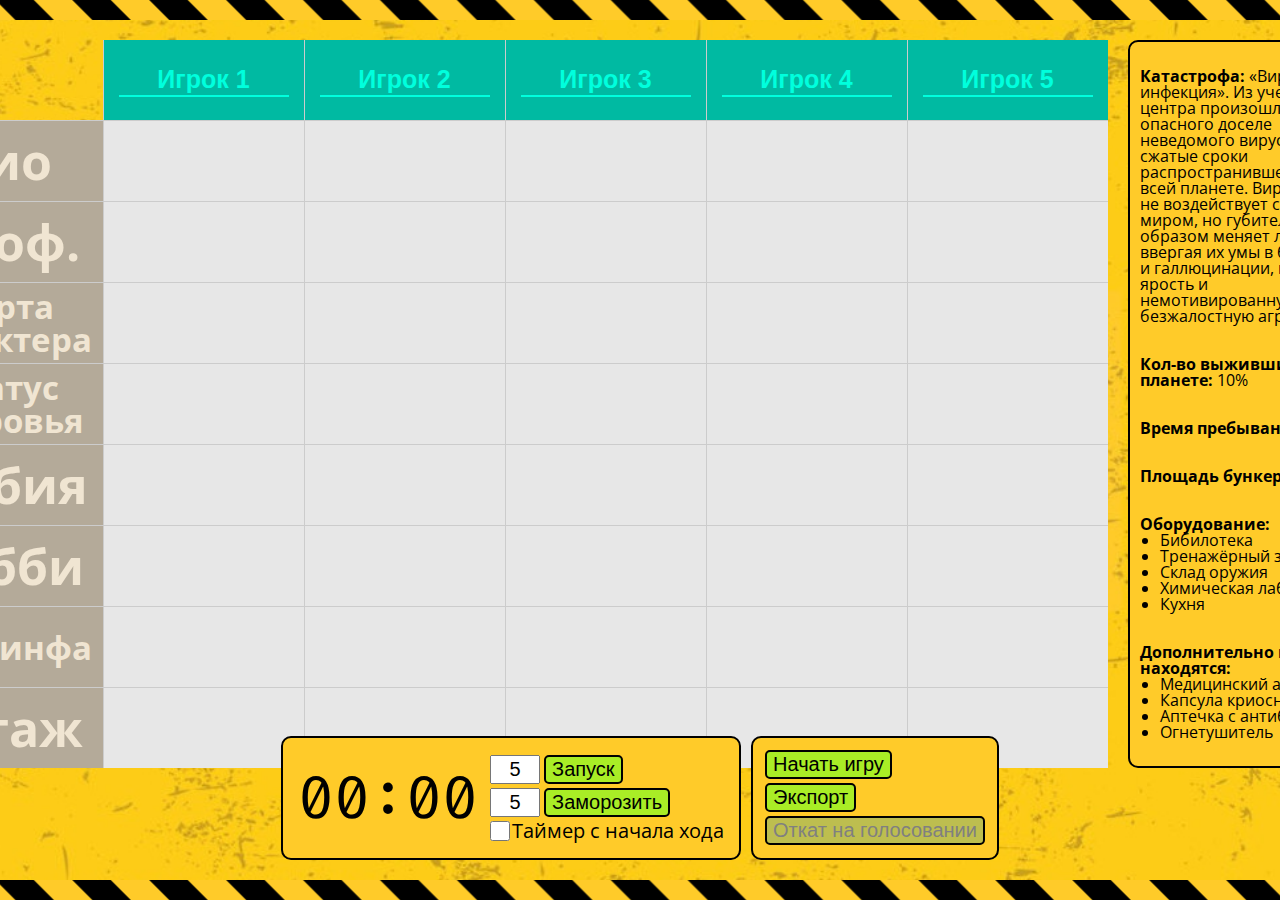
==== client/index.html @ 20800992 "add moderTools & globalTraits layout, timer panel is almost done" ====
<!DOCTYPE html>
<html lang="ru">
<head>
  <meta charset="UTF-8">
  <meta http-equiv="X-UA-Compatible" content="IE=edge">
  <meta name="viewport" content="width=device-width, initial-scale=1.0">
  <title>Стол Ведущего</title>

  <link rel="shortcut icon" href="image/icons/bulker-no-word.png" type="image/x-icon">

  <link rel="preconnect" href="https://fonts.googleapis.com">
  <link rel="preconnect" href="https://fonts.gstatic.com" crossorigin>
  <link href="https://fonts.googleapis.com/css2?family=Open+Sans:wght@400;700&display=swap" rel="stylesheet">
  <link href="https://fonts.googleapis.com/css2?family=Share+Tech+Mono&display=swap" rel="stylesheet">
  <link href="https://fonts.googleapis.com/css2?family=Fira+Code&display=swap" rel="stylesheet">

  <link rel="stylesheet" href="css/reset.css">
  <link rel="stylesheet" href="css/style.css">
  <link rel="stylesheet" href="css/gameTable.css">
  <link rel="stylesheet" href="css/table-interactions.css">
  <link rel="stylesheet" href="css/moderTools.css">
</head>
<body>

<!-- <div class="contextMenu">
  <div class="cmItem" onclick="cmItemFunc">Плейсхолдер</div>
  <div class="cmItem" onclick="cmItemFunc">Плейсхолдер</div>
  <div class="cmItem" onclick="cmItemFunc">Плейсхолдер</div>
</div> -->

<section class="sec1">
  <table id="userTable" class="gameTable">
    <colgroup>
      <col id="rowHeaders">
      <!-- <col class="plrCols"> -->
      <!-- <col class="plrCols"> -->
      <!-- <col class="plrCols"> -->
    </colgroup>
    <tbody>
      <tr class="colHeaders">
        <td id="cornerBtns">
          <!-- <div id="presetsBtn" class="cornerBtn"></div>
          <div id="randPlrPos" class="cornerBtn"></div> -->
        </td>
        <!-- <th class="colHeaderCell"><div class="colHeader tableHeader">col1</div></th>
        <th class="colHeaderCell"><div class="colHeader tableHeader">col2</div></th>
        <th class="colHeaderCell"><div class="colHeader tableHeader">col3</div></th> -->
      </tr>
      <!-- <tr class="charTypes">
        <th class="rowHeaderCell"><div class="rowHeader tableHeader">row1</div></th>
        <td class="charValueCell"><div class="charValue"></div></td>
        <td class="charValueCell"><div class="charValue"></div></td>
        <td class="charValueCell"><div class="charValue"></div></td>
      </tr> -->
    </tbody>
  </table>

  <div class="panel globalTraits">
    <p class=""><strong>Катастрофа:</strong> «Вирусная инфекция». Из учебного центра произошла утечка опасного доселе неведомого вируса, за сжатые сроки распространившегося по всей планете. Вирус никак не воздействует с неживым миром, но губительным образом меняет людей, ввергая их умы в бешенство и галлюцинации, порождая ярость и немотивированную безжалостную агрессию.</p>
    <p class=""><strong>Кол-во выживших на планете:</strong> 10%</p>
    <p class=""><strong>Время пребывания:</strong> 1 год</p>
    <p class=""><strong>Площадь бункера:</strong> 500 кв.м</p>
    <div class="list">
      <p><strong>Оборудование:</strong></p>
      <ul class="">
        <li>Бибилотека</li>
        <li>Тренажёрный зал</li>
        <li>Склад оружия</li>
        <li>Химическая лаборатория</li>
        <li>Кухня</li>
      </ul>
    </div>
    <div class="list">
      <p><strong>Дополнительно в бункере находятся:</strong></p>
      <ul class="">
        <li>Медицинский атлас</li>
        <li>Капсула криосна</li>
        <li>Аптечка с антибиотиками</li>
        <li>Огнетушитель</li>
      </ul>
    </div>
  </div>
</section>

<section class="sec2">
  <div class="moderTools">
    <div class="panel timerPanel">
      <span class="timeCounter">00:00</span>
      <div class="timerInteractions">
        <label>
          <input 
            class="counterInput timeTimer" 
            maxlength="2" 
            max="60" 
            min="0" 
            pattern="[1-6][0-9]"
            value="5" 
          >
          
          <button class="btn timerBtn">Запуск</button>
        </label>

        <label>
          <input 
            class="counterInput timeFreeze" 
            maxlength="2" 
            max="60" 
            min="0" 
            value="5" 
          >
          
          <button class="btn freezeBtn">Заморозить</button>
        </label>

        <label class="autoTimerLabel">
          <input class="autoTimerCheckbox" type="checkbox">
          Таймер с начала хода
        </label>
      </div>
    </div>

    <div class="panel otherBtns">
      <button class="btn mainBtn">Начать игру</button>
      <button class="btn exportBtn">Экспорт</button>
      <button class="btn rollbackBtn" disabled>Откат на голосовании</button>
    </div>
  </div>
</section>

<script src="js/data.js"></script>
<script src="js/table.js"></script>
<script src="js/players.js"></script>
<script src="js/textFit.js"></script>
<script src="js/table-interactions.js"></script>
<script src="js/moderTools.js"></script>
<script src="js/app.js"></script>
</body>
</html>
---- client/css/style.css ----
/* Global elems */

*, *::after, *::before {
  box-sizing: border-box;
}

body {
  font-size: 20px;
  
  margin: 0;
  height: 100vh;
  min-width: 500px;

  background: url(../image/bgs/yellow-wo-stripes.jpg) center no-repeat;
  background-size: cover;

  /* display: flex;
  align-items: center;
  justify-content: center;
  flex-direction: row; */


  font-family: 'Open Sans', sans-serif;
}

/* Strapes */

body::before, body::after {
  content: "";
  display: block;
  background: repeat-x center url(../image/bgs/barricade-strapes.png);
  background-size: 1000px;
  height: 20px;
  width: 100%;

  position: absolute;
  left: 0;
}
body::after {
  bottom: 0;
}
body::before{
  top: 0;
}



.wrapper {
  min-width: 1000px;
  min-height: 500px;
}

/* Standard button */

.btn {
  background-color: #A9ED26;
  border: black 2px solid;
  border-radius: 5px;

  transition: color .1s linear, background-color .1s linear;
}
.btn:hover {
  background-color: #9eca4d;
}
.btn:active {
  background-color: #C1F65B;
}
.btn:disabled {
  background-color: #bdbe4f;
  /* background-color: #99af6f; */
  color: gray;
}



.panel {
  width: 100%;

  background: #FFCB29;
  border: black 2px solid;
  border-radius: 10px;

  padding: 10px;
}


.sec1 {
  width: 100%;

  display: flex;
  flex-direction: row;
  justify-content: center;

  position: absolute;
  top: 40px;
}

.globalTraits {
  display: flex;
  flex-direction: column;
  justify-content: space-around;

  margin: 0 0 0 20px;
  max-width: 250px;
  min-width: 250px;
}

p {
  font-size: 16px;
}

strong {
  font-weight: bold;
}

li {
  font-size: 16px;
  list-style-type: disc;
  /* padding: 0 0 0 5px; */
}

ul {
  padding-left: 20px;
}
---- client/css/gameTable.css ----
/* Game table structure */

.gameTable {
  margin: 0;
  border: hidden;
}

td,
th {
  padding: 0;
}

#userTable tr>* {
  border: 1px solid #cccccc;
}

.charValue,
.tableHeader {
  padding: 5px 15px;
  width: 200px;
  height: 80px;

  transition: 
    color .1s linear, 
    background-color .1s linear, 
    box-shadow .1s linear;
}

/* charValue clases */

.charValue {
  background-color: #e7e7e7;
  color: black;
  z-index: 0;
  transition: box-shadow .3 linear;
}

.charValue:hover {
  box-shadow: 0px 0px 8px 3px #b7b7b7;
  position: relative;
  z-index: 10;
}

/* textFitted */

.textFitted {
  padding: 0;
}

.colHeader .textFitted {
  user-select: none;
}

.charValue .textFitted {
  user-select: none;
  visibility: hidden;
}

.shownValue .textFitted {
  user-select: auto;
  visibility: visible;
}

.owned .textFitted {
  visibility: visible;
}

/* Table headers */

.tableHeader {
  font-weight: bold;
}

.colHeader {
  background-color: #00BAA2;
  color: #00ffdd;

  display: flex;
}

.colHeader:hover {
  background-color: #008a77;
}

.rowHeader {
  background-color: #B4AA99;
  color: #f0e5d2;
}

.rowHeader:hover {
  background-color: #8b8477;
}

/* Player Name Input */

.plrNameInput {
  cursor: pointer;
  border: 0;
  border-bottom: 2px solid #00ffdd;
  background-color: transparent;

  color: #00ffdd;
  font-size: 25px;
  font-weight: inherit;
  width: 100%;

  text-align: center;
  margin: auto auto;
}

.plrNameInput:focus-visible {
  outline: transparent;
}
---- client/css/table-interactions.css ----
/* Trait interactions */

.changedTrait {
  box-shadow: 0px 0px 8px 3px #ffcb29;
  position: relative;
  z-index: 10;
}

.shownValue {
  background-color: #ffffff;
  cursor: default;
}

.dead {
  cursor: default;
  background-color: #bfbfbf;
}

.dead:hover {
  box-shadow: 0px 0px 0px 0px transparent;
}

/* Trait click animation */

.charValue::after {
  content: "";
  background: linear-gradient(to right, transparent, #ffffff);
  height: 80px;
  width: 0;

  position: absolute;
  top: 0;
  left: 0;
}

.clickable::after {
  width: 100%;
  /* НЕ ЗАБЫВАТЬ МЕНЯТЬ ТАЙМИНГ В СКРИПТЕ!!! */
  transition: width .3s linear; 
}


/* Для игроков */
/* .shownValue[class~='owned']::after {
  background-color: #ffffff;
  background: linear-gradient(to right, transparent, #b7b7b7);
}
.shownValue[class~='owned']:active::after {
  width: 100%;
  transition: width .3s linear;
} */


/* Context Menu */

.contextMenu {
  position: absolute;
  top: 0;
  left: 0;
  z-index: 15;

  background-color: #FFCB29;
  box-shadow: 0px 0px 8px 3px #b7b7b7;
}

.cmItem {
  padding: 5px 10px;
  cursor: pointer;
}

.cmItem:hover {
  background-color: #ddaf26;
}

/* Current player trait interaction */

.curPlr {
  cursor: pointer;
  box-shadow : 
    2px 0px 0px 0px #ffcb29, 
    -2px 0px 0px 0px #ffcb29;
  z-index: 1; /* нужно добавить аттрибут position. ИЛИ НЕ НУЖНО, ХЗ */
}

.selectedRow {
  box-shadow : 
    0px 2px 0px 0px #ffcb29, 
    0px -2px 0px 0px #ffcb29;
  z-index: 1;
}
---- client/css/moderTools.css ----
/* Undertable elements */

.sec2 {
  font-size: 20px;
  width: 100%;
  display: flex;
  justify-content: center;
  position: absolute;
  bottom: 40px;
}

/* Moderator tools */

.moderTools {
  font-size: inherit;
  width: fit-content;
  display: flex;
  flex-direction: row;
}

.moderTools>* {
  font-size: inherit;
  margin: 0 5px;
}

/* Timer panel */

.timerPanel {
  display: flex;
  flex-direction: row;
  justify-content: center;
  align-items: center;
}

.timerPanel>* {
  margin: 5px;
}

/* Timer counter */

.timeCounter {
  /* font-family: 'Share Tech Mono', monospace; */
  font-family: 'Fira Code', monospace;
  font-size: 60px;
}

.decrease {
  color: yellow;
}

.alarm {
  color: red;
}

.increase {
  color: greenyellow;
}

.freeze {
  color: #084ac3;
}

/* Timer control */

label {
  display: flex;
  flex-direction: row;
  align-items: center;
}

label>* {
  /* width: 100%; */
  font-size: inherit;
  margin: 2px;
}

.counterInput {
  width: 50px;
  font-size: inherit;
  text-align: center;
}

.autoTimerLabel {
  width: max-content;
}

.autoTimerCheckbox {
  width: 20px;
  height: 20px;
}

/* Other buttons */

.otherBtns {
  display: flex;
  flex-direction: column;
  /* justify-content: center; */
  align-items: flex-start;
}

.otherBtns>* {
  font-size: inherit;
  width: max-content;
  margin: 2px;
}
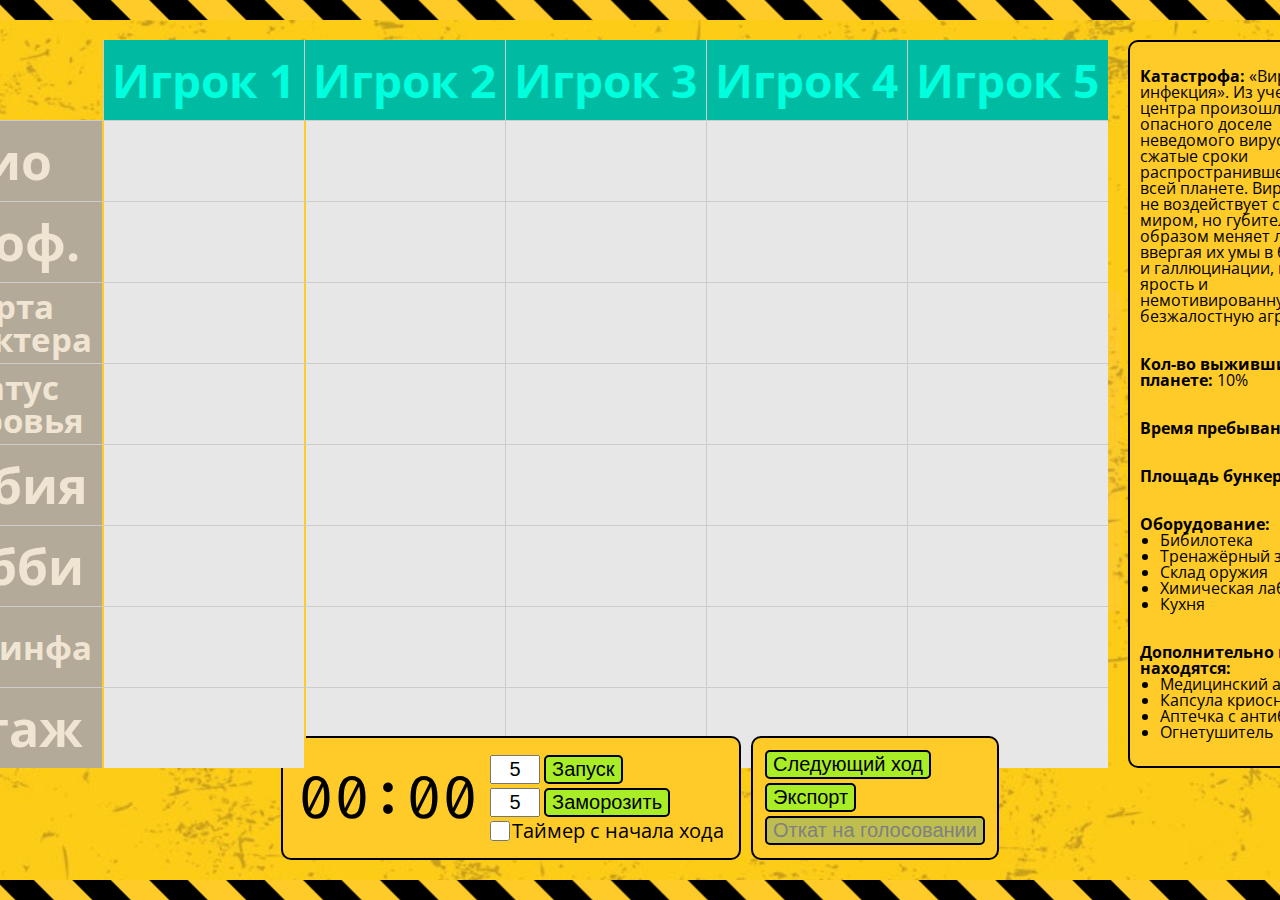
==== commit 740a69fa: "i dunno how to use commits (" ====
--- a/client/index.html
+++ b/client/index.html
@@ -55,28 +55,28 @@
     </tbody>
   </table>
 
-  <div class="panel globalTraits">
-    <p class=""><strong>Катастрофа:</strong> «Вирусная инфекция». Из учебного центра произошла утечка опасного доселе неведомого вируса, за сжатые сроки распространившегося по всей планете. Вирус никак не воздействует с неживым миром, но губительным образом меняет людей, ввергая их умы в бешенство и галлюцинации, порождая ярость и немотивированную безжалостную агрессию.</p>
-    <p class=""><strong>Кол-во выживших на планете:</strong> 10%</p>
-    <p class=""><strong>Время пребывания:</strong> 1 год</p>
-    <p class=""><strong>Площадь бункера:</strong> 500 кв.м</p>
-    <div class="list">
-      <p><strong>Оборудование:</strong></p>
-      <ul class="">
-        <li>Бибилотека</li>
-        <li>Тренажёрный зал</li>
-        <li>Склад оружия</li>
-        <li>Химическая лаборатория</li>
-        <li>Кухня</li>
+  <div class="panel globalTraitsPanel">
+    <p class="globalTrait singleValue"><strong class="globalTraitName">Катастрофа:</strong> <span class="globalTraitValue">«Вирусная инфекция». Из учебного центра произошла утечка опасного доселе неведомого вируса, за сжатые сроки распространившегося по всей планете. Вирус никак не воздействует с неживым миром, но губительным образом меняет людей, ввергая их умы в бешенство и галлюцинации, порождая ярость и немотивированную безжалостную агрессию.</span></p>
+    <p class="globalTrait singleValue"><strong class="globalTraitName">Кол-во выживших на планете:</strong> <span class="globalTraitValue">10%</span></p>
+    <p class="globalTrait singleValue"><strong class="globalTraitName">Время пребывания:</strong> <span class="globalTraitValue">1 год</span></p>
+    <p class="globalTrait singleValue"><strong class="globalTraitName">Площадь бункера:</strong> <span class="globalTraitValue">500 кв.м</span></p>
+    <div class="globalTrait listValue">
+      <p><strong class="globalTraitName">Оборудование:</strong></p>
+      <ul class="globalTraitList">
+        <li class="globalTraitListValue">Бибилотека</li>
+        <li class="globalTraitListValue">Тренажёрный зал</li>
+        <li class="globalTraitListValue">Склад оружия</li>
+        <li class="globalTraitListValue">Химическая лаборатория</li>
+        <li class="globalTraitListValue">Кухня</li>
       </ul>
     </div>
-    <div class="list">
-      <p><strong>Дополнительно в бункере находятся:</strong></p>
-      <ul class="">
-        <li>Медицинский атлас</li>
-        <li>Капсула криосна</li>
-        <li>Аптечка с антибиотиками</li>
-        <li>Огнетушитель</li>
+    <div class="globalTrait listValue">
+      <p><strong class="globalTraitName">Дополнительно в бункере находятся:</strong></p>
+      <ul class="globalTraitList">
+        <li class="globalTraitListValue">Медицинский атлас</li>
+        <li class="globalTraitListValue">Капсула криосна</li>
+        <li class="globalTraitListValue">Аптечка с антибиотиками</li>
+        <li class="globalTraitListValue">Огнетушитель</li>
       </ul>
     </div>
   </div>
@@ -127,12 +127,15 @@
   </div>
 </section>
 
+<script src="js/textFit.js"></script>
+<script type="module" src="js/downloadZip.js"></script>
+
+<script type="module" src="js/export.js"></script>
 <script src="js/data.js"></script>
 <script src="js/table.js"></script>
 <script src="js/players.js"></script>
-<script src="js/textFit.js"></script>
 <script src="js/table-interactions.js"></script>
-<script src="js/moderTools.js"></script>
+<script type="module" src="js/moderTools.js"></script>
 <script src="js/app.js"></script>
 </body>
 </html>--- a/client/css/style.css
+++ b/client/css/style.css
@@ -95,7 +95,7 @@
   top: 40px;
 }
 
-.globalTraits {
+.globalTraitsPanel {
   display: flex;
   flex-direction: column;
   justify-content: space-around;
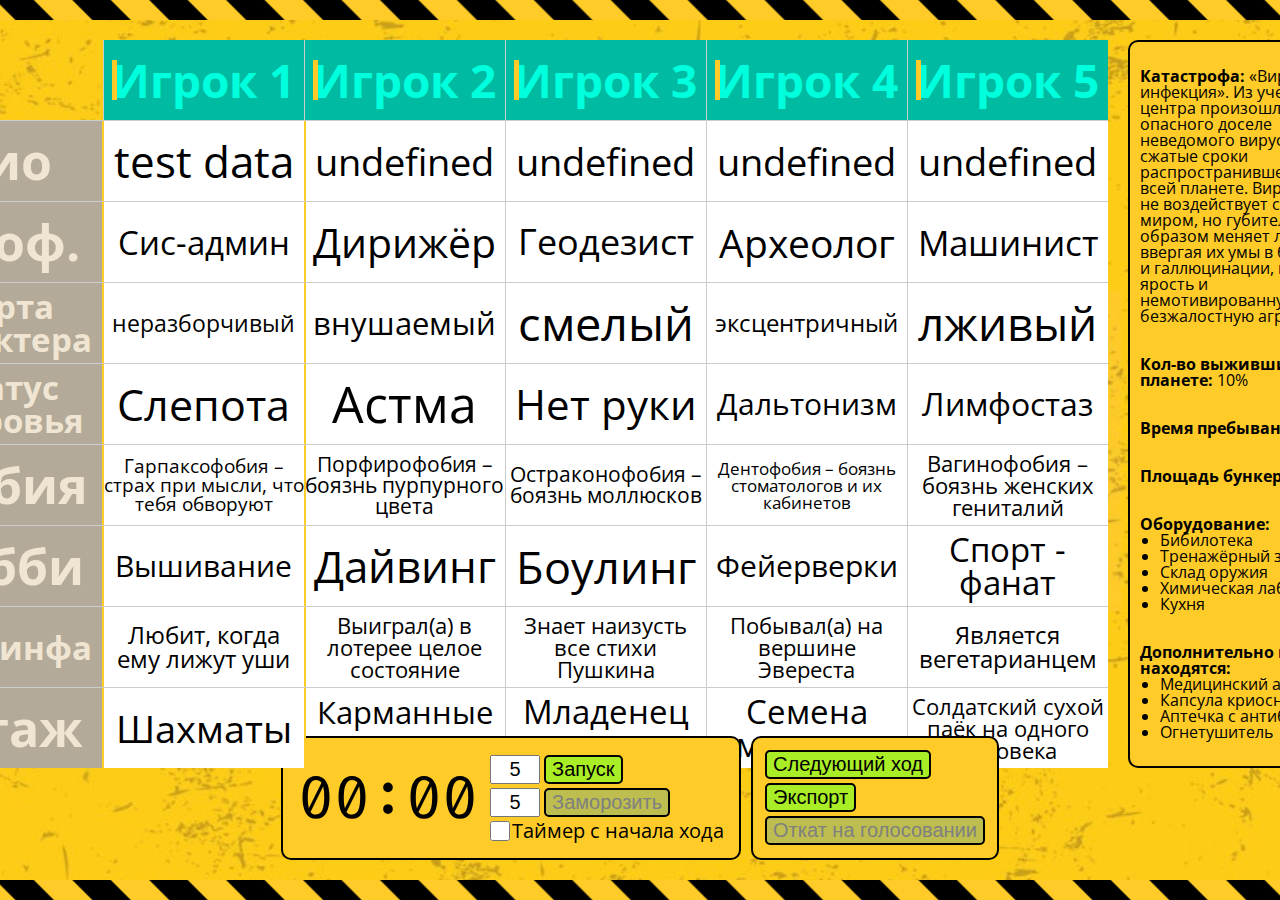
==== commit ed900059: "fix timer/freeze (DO NOT LOOK AT CODE!!!)" ====
--- a/client/index.html
+++ b/client/index.html
@@ -109,7 +109,7 @@
             value="5" 
           >
           
-          <button class="btn freezeBtn">Заморозить</button>
+          <button class="btn freezeBtn" disabled>Заморозить</button>
         </label>
 
         <label class="autoTimerLabel">
--- a/client/css/gameTable.css
+++ b/client/css/gameTable.css
@@ -32,10 +32,10 @@
   background-color: #e7e7e7;
   color: black;
   z-index: 0;
-  transition: box-shadow .3 linear;
 }
 
-.charValue:hover {
+/* здесь вставлен not() с несуществующим селектором класса .lol, чтобы селектор был выше в приоритете чем селектор .curPlr:not([class~='colHeader']) */
+.charValue:not(.lol):hover {
   box-shadow: 0px 0px 8px 3px #b7b7b7;
   position: relative;
   z-index: 10;
--- a/client/css/table-interactions.css
+++ b/client/css/table-interactions.css
@@ -74,7 +74,7 @@
 
 /* Current player trait interaction */
 
-.curPlr {
+.curPlr:not([class~='colHeader']) {
   cursor: pointer;
   box-shadow : 
     2px 0px 0px 0px #ffcb29, 
@@ -87,4 +87,24 @@
     0px 2px 0px 0px #ffcb29, 
     0px -2px 0px 0px #ffcb29;
   z-index: 1;
+}
+
+/* Voting */
+
+.votes {
+  /* display: ; */
+  position: absolute;
+}
+
+.colHeader:not([class~='curPlr']):after {
+  content: ' ';
+  display: block;
+
+  background-color: #ffcb29;
+  width: 5px;
+  height: 50%;
+
+  position: absolute;
+  top: 20px;
+  left: 8px;
 }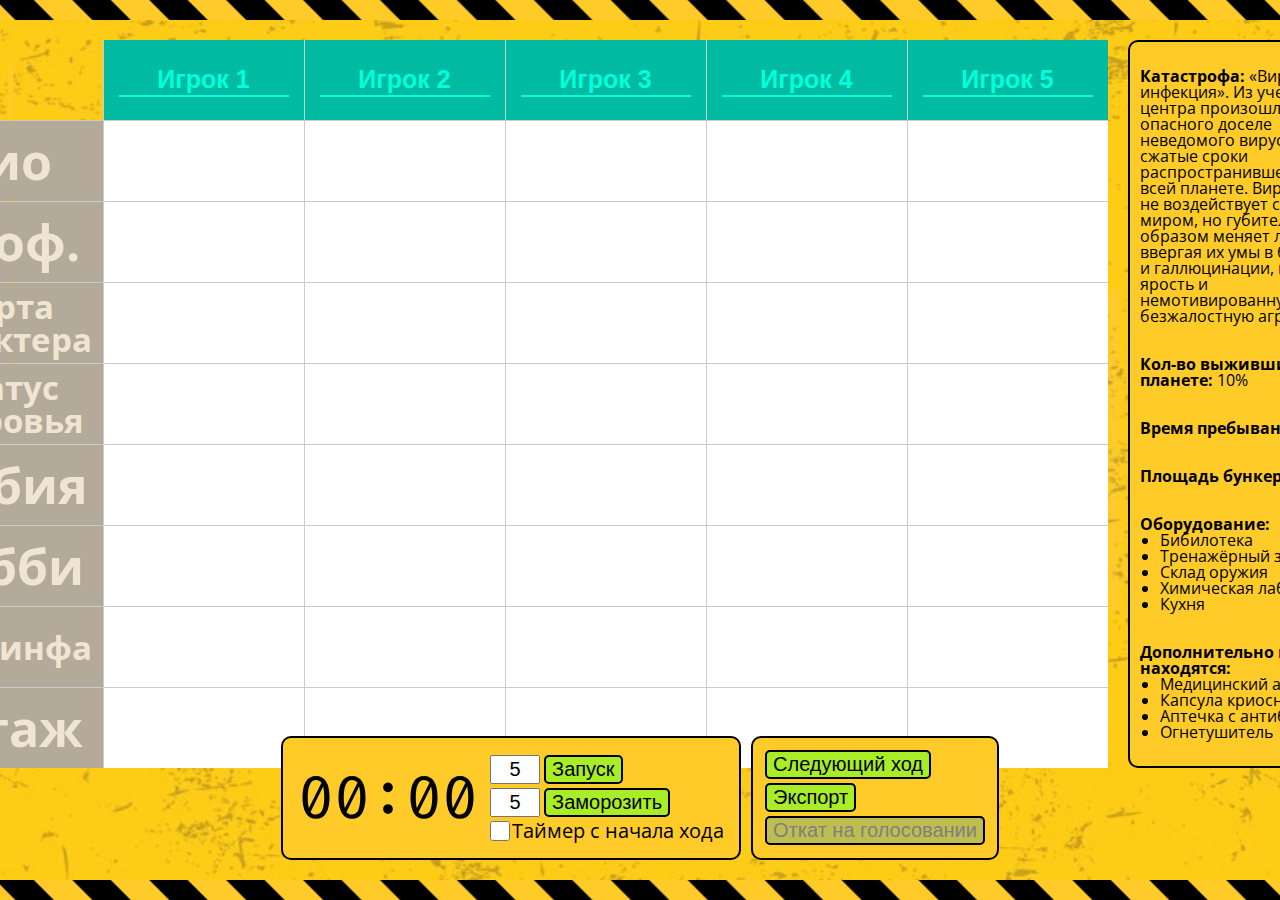
==== commit 0a7b6cfd: "delete import/export statements" ====
--- a/client/index.html
+++ b/client/index.html
@@ -109,7 +109,7 @@
             value="5" 
           >
           
-          <button class="btn freezeBtn" disabled>Заморозить</button>
+          <button class="btn freezeBtn">Заморозить</button>
         </label>
 
         <label class="autoTimerLabel">
@@ -128,14 +128,14 @@
 </section>
 
 <script src="js/textFit.js"></script>
-<script type="module" src="js/downloadZip.js"></script>
+<script src="js/downloadZip.js"></script>
 
-<script type="module" src="js/export.js"></script>
+<script src="js/export.js"></script>
 <script src="js/data.js"></script>
 <script src="js/table.js"></script>
 <script src="js/players.js"></script>
 <script src="js/table-interactions.js"></script>
-<script type="module" src="js/moderTools.js"></script>
+<script src="js/moderTools.js"></script>
 <script src="js/app.js"></script>
 </body>
 </html>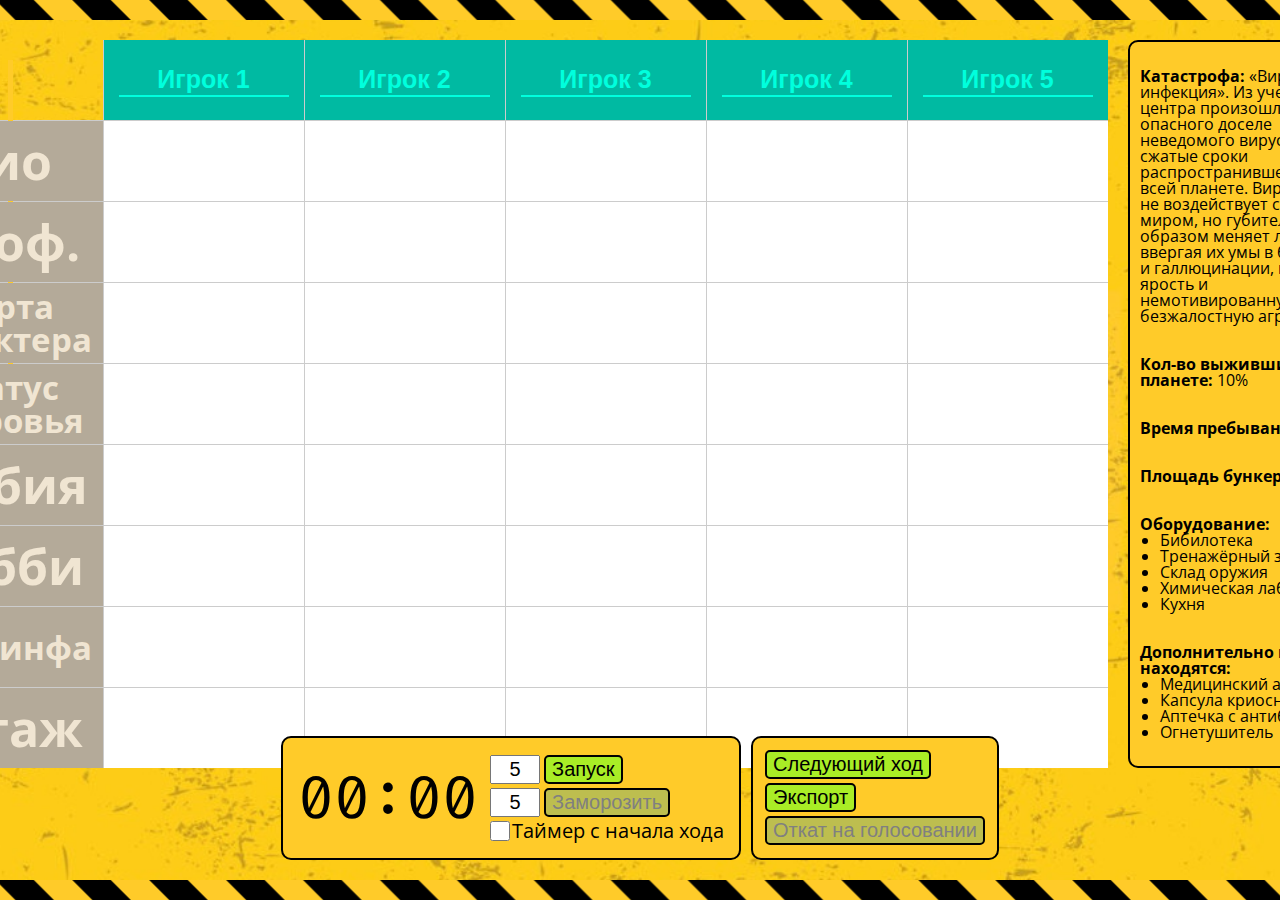
==== commit e59ecb3b: "delete import/export statements" ====
--- a/client/index.html
+++ b/client/index.html
@@ -109,7 +109,7 @@
             value="5" 
           >
           
-          <button class="btn freezeBtn">Заморозить</button>
+          <button class="btn freezeBtn" disabled>Заморозить</button>
         </label>
 
         <label class="autoTimerLabel">
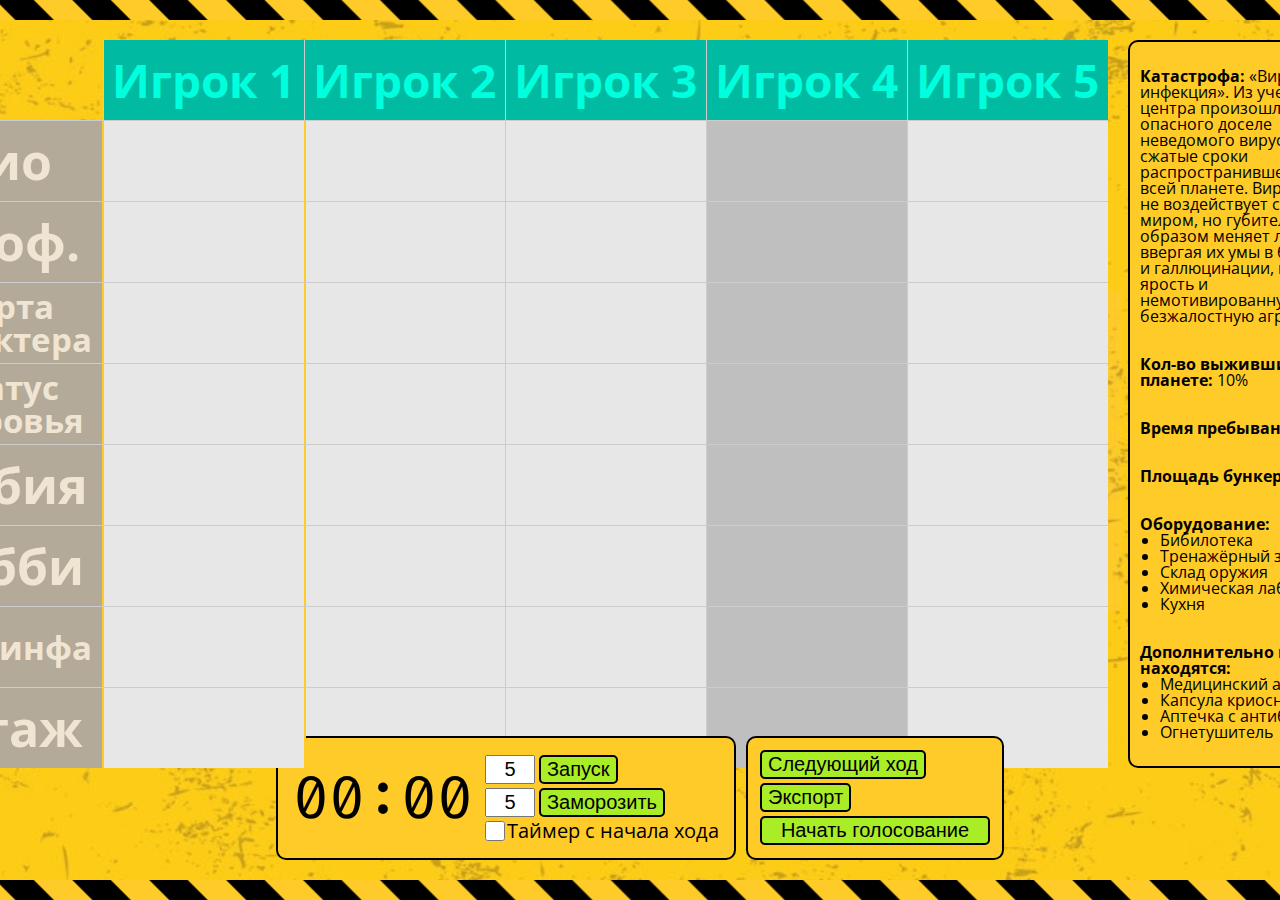
==== commit b96f351e: "add voting system, kill and revive actions" ====
--- a/client/index.html
+++ b/client/index.html
@@ -109,7 +109,7 @@
             value="5" 
           >
           
-          <button class="btn freezeBtn" disabled>Заморозить</button>
+          <button class="btn freezeBtn">Заморозить</button>
         </label>
 
         <label class="autoTimerLabel">
@@ -122,7 +122,7 @@
     <div class="panel otherBtns">
       <button class="btn mainBtn">Начать игру</button>
       <button class="btn exportBtn">Экспорт</button>
-      <button class="btn rollbackBtn" disabled>Откат на голосовании</button>
+      <button class="btn votingBtn">Начать голосование</button>
     </div>
   </div>
 </section>
--- a/client/css/gameTable.css
+++ b/client/css/gameTable.css
@@ -35,7 +35,7 @@
 }
 
 /* здесь вставлен not() с несуществующим селектором класса .lol, чтобы селектор был выше в приоритете чем селектор .curPlr:not([class~='colHeader']) */
-.charValue:not(.lol):hover {
+.charValue:not(.dead):hover {
   box-shadow: 0px 0px 8px 3px #b7b7b7;
   position: relative;
   z-index: 10;
--- a/client/css/table-interactions.css
+++ b/client/css/table-interactions.css
@@ -96,7 +96,11 @@
   position: absolute;
 }
 
-.colHeader:not([class~='curPlr']):after {
+.otherPlr {
+  cursor: pointer;
+}
+
+.otherPlr:after {
   content: ' ';
   display: block;
 
--- a/client/css/moderTools.css
+++ b/client/css/moderTools.css
@@ -103,3 +103,7 @@
   width: max-content;
   margin: 2px;
 }
+
+.votingBtn {
+  width: 230px;
+}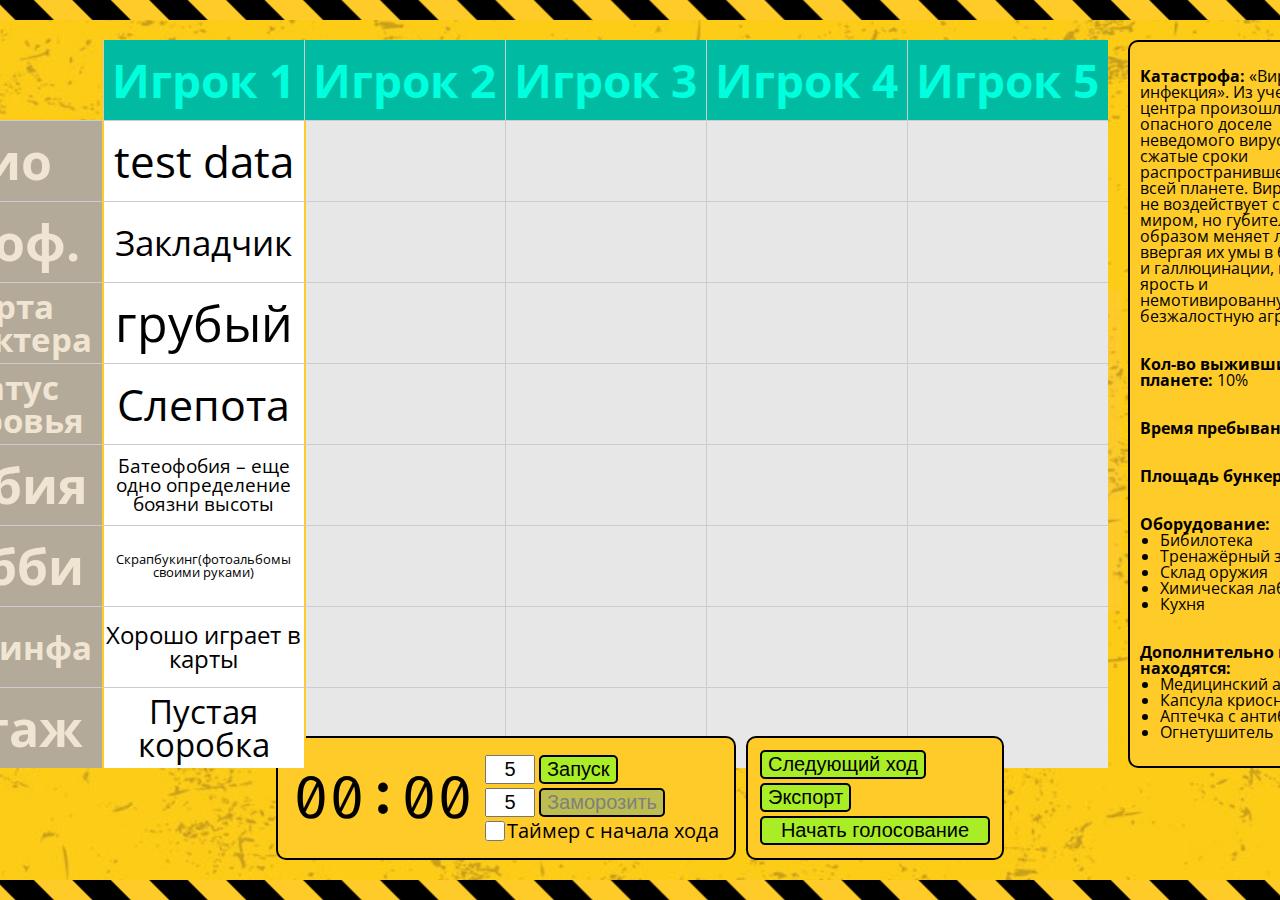
==== commit 16b1ee88: "add voting system, kill and revive actions" ====
--- a/client/index.html
+++ b/client/index.html
@@ -109,7 +109,7 @@
             value="5" 
           >
           
-          <button class="btn freezeBtn">Заморозить</button>
+          <button class="btn freezeBtn" disabled>Заморозить</button>
         </label>
 
         <label class="autoTimerLabel">
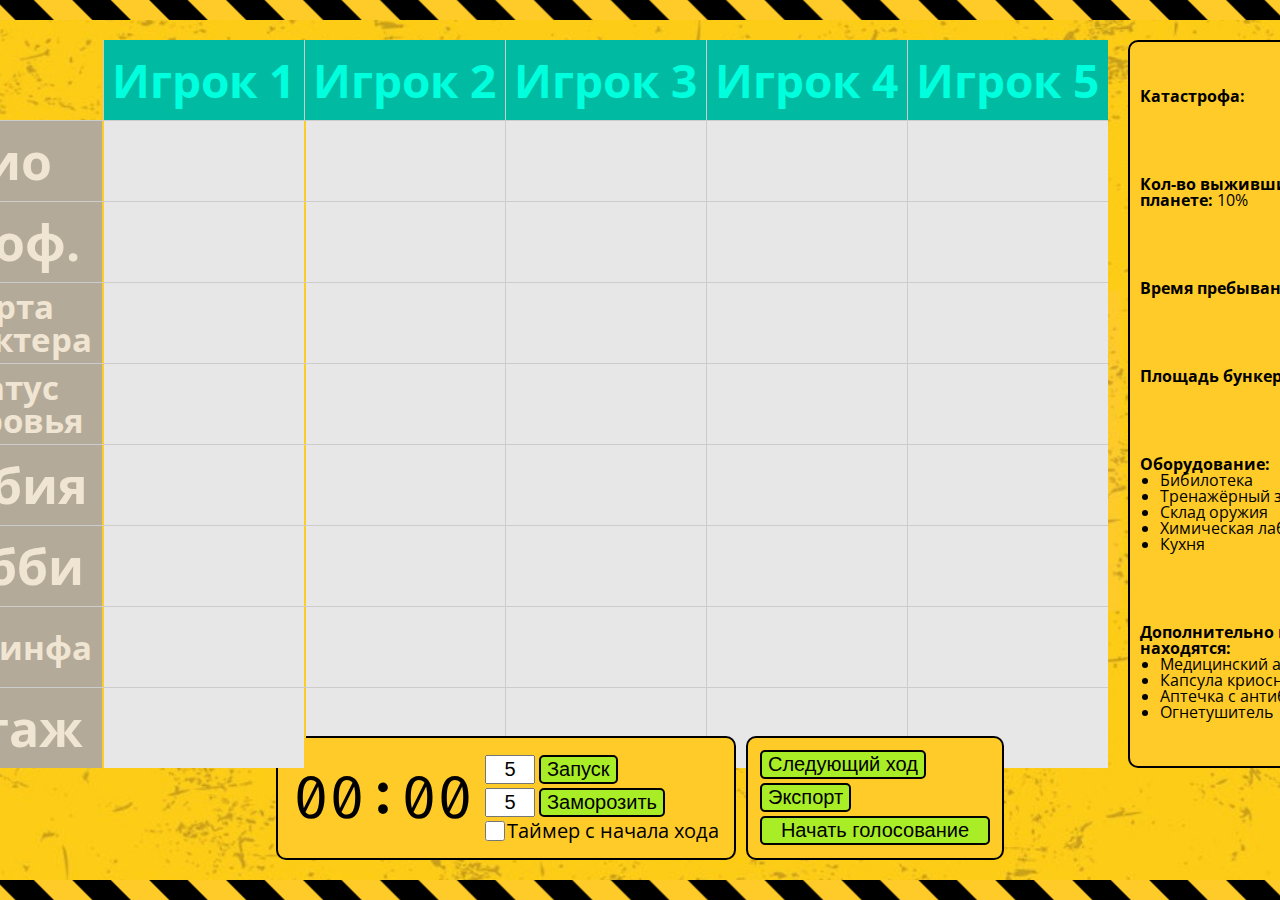
==== commit cff473c7: "start working on global trait rnd" ====
--- a/client/index.html
+++ b/client/index.html
@@ -56,13 +56,13 @@
   </table>
 
   <div class="panel globalTraitsPanel">
-    <p class="globalTrait singleValue"><strong class="globalTraitName">Катастрофа:</strong> <span class="globalTraitValue">«Вирусная инфекция». Из учебного центра произошла утечка опасного доселе неведомого вируса, за сжатые сроки распространившегося по всей планете. Вирус никак не воздействует с неживым миром, но губительным образом меняет людей, ввергая их умы в бешенство и галлюцинации, порождая ярость и немотивированную безжалостную агрессию.</span></p>
-    <p class="globalTrait singleValue"><strong class="globalTraitName">Кол-во выживших на планете:</strong> <span class="globalTraitValue">10%</span></p>
-    <p class="globalTrait singleValue"><strong class="globalTraitName">Время пребывания:</strong> <span class="globalTraitValue">1 год</span></p>
-    <p class="globalTrait singleValue"><strong class="globalTraitName">Площадь бункера:</strong> <span class="globalTraitValue">500 кв.м</span></p>
+    <p class="globalTrait singleValue"><strong class="globalTraitName">Катастрофа:</strong> <span class="globalTraitValue catastr"></span></p>
+    <p class="globalTrait singleValue"><strong class="globalTraitName">Кол-во выживших на планете:</strong> <span class="globalTraitValue globalSurvivorCount">10%</span></p>
+    <p class="globalTrait singleValue"><strong class="globalTraitName">Время пребывания:</strong> <span class="globalTraitValue survivingTime">1 год</span></p>
+    <p class="globalTrait singleValue"><strong class="globalTraitName">Площадь бункера:</strong> <span class="globalTraitValue bunkerArea">500 кв.м</span></p>
     <div class="globalTrait listValue">
       <p><strong class="globalTraitName">Оборудование:</strong></p>
-      <ul class="globalTraitList">
+      <ul class="globalTraitList bunkerRooms">
         <li class="globalTraitListValue">Бибилотека</li>
         <li class="globalTraitListValue">Тренажёрный зал</li>
         <li class="globalTraitListValue">Склад оружия</li>
@@ -72,7 +72,7 @@
     </div>
     <div class="globalTrait listValue">
       <p><strong class="globalTraitName">Дополнительно в бункере находятся:</strong></p>
-      <ul class="globalTraitList">
+      <ul class="globalTraitList globalEquips">
         <li class="globalTraitListValue">Медицинский атлас</li>
         <li class="globalTraitListValue">Капсула криосна</li>
         <li class="globalTraitListValue">Аптечка с антибиотиками</li>
@@ -109,7 +109,7 @@
             value="5" 
           >
           
-          <button class="btn freezeBtn" disabled>Заморозить</button>
+          <button class="btn freezeBtn">Заморозить</button>
         </label>
 
         <label class="autoTimerLabel">
